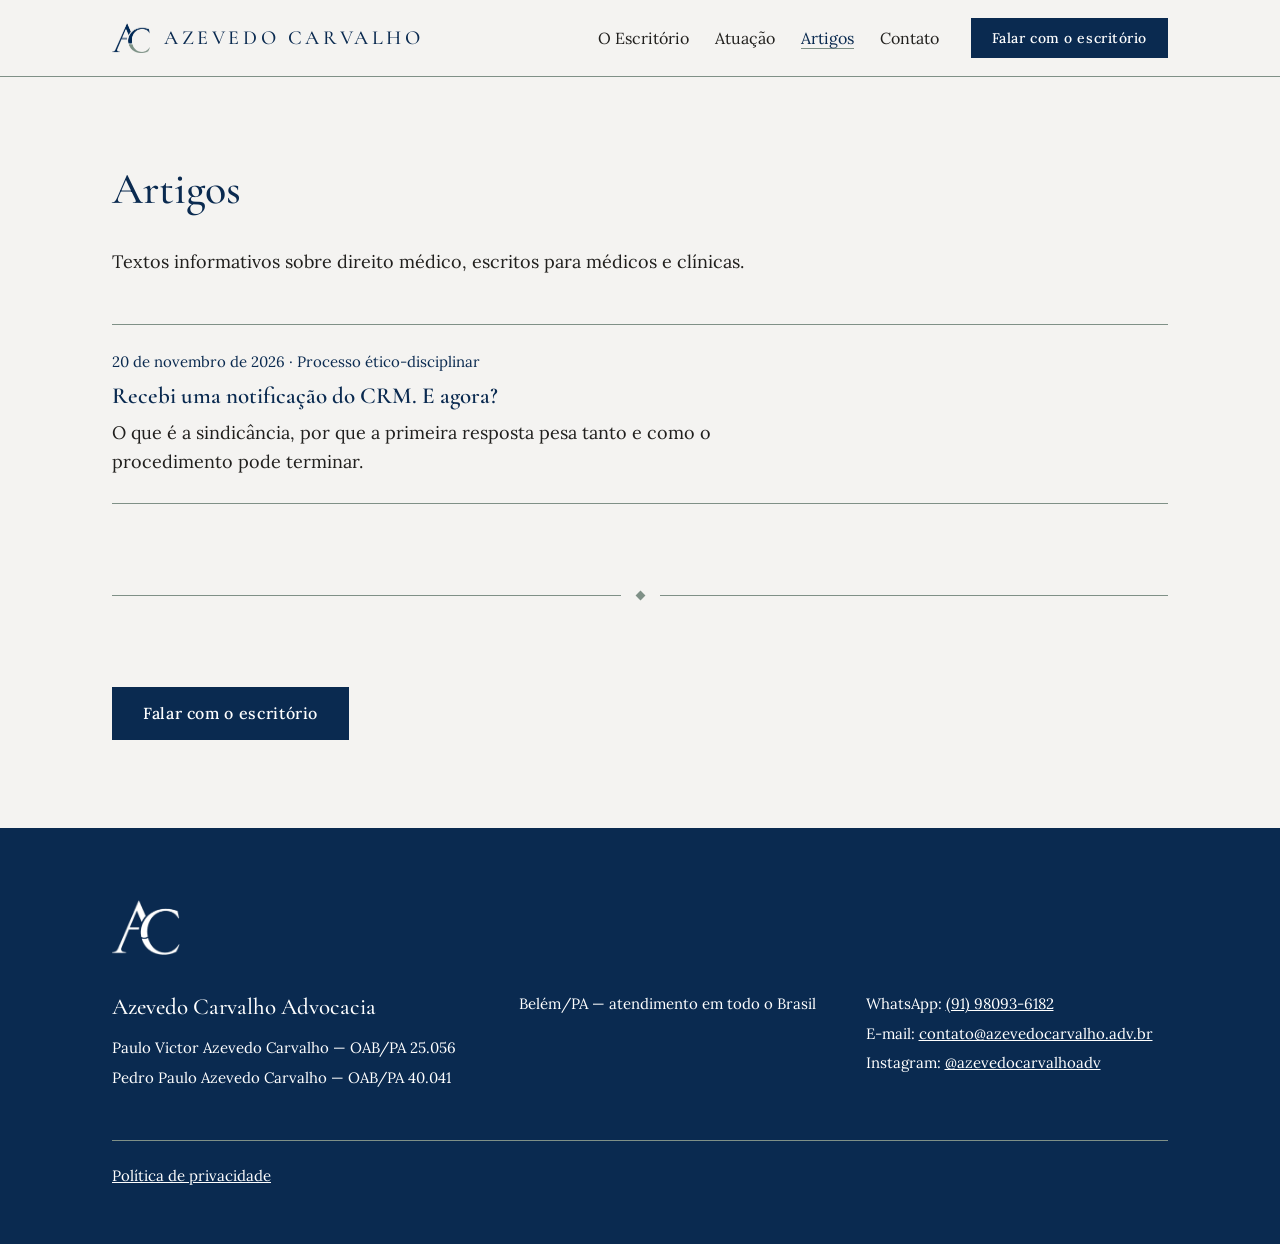
==== artigos/index.html @ 1e5f9be4 "Aba "Conteúdo" passa a "Artigos" e publica o primeiro artigo - Menu de todas as páginas: "Conteúdo" " ====
<!doctype html>
<html lang="pt-BR">
<head>
<meta charset="utf-8">
<meta name="viewport" content="width=device-width, initial-scale=1">
<title>Artigos — Azevedo Carvalho Advocacia</title>
<meta name="description" content="Textos informativos sobre direito médico, escritos para médicos e clínicas.">
<link rel="canonical" href="https://azevedocarvalho.adv.br/artigos/">
<link rel="icon" href="../favicon-32.png" sizes="32x32" type="image/png">
<link rel="icon" href="../favicon-192.png" sizes="192x192" type="image/png">
<link rel="apple-touch-icon" href="../apple-touch-icon.png">
<link rel="preconnect" href="https://fonts.googleapis.com">
<link rel="preconnect" href="https://fonts.gstatic.com" crossorigin>
<link href="https://fonts.googleapis.com/css2?family=Cormorant+Garamond:wght@400;500;600&amp;family=Lora:wght@400;500&amp;display=swap" rel="stylesheet">
<link rel="stylesheet" href="../css/estilo.css">
</head>
<body>

<a class="pular" href="#principal">Ir para o conteúdo</a>

<header class="cabecalho">
  <div class="cabecalho__area">
    <a class="marca" href="../">
      <img src="../imagens/monograma-600.png" alt="Monograma Azevedo Carvalho" width="38">
      <span class="marca__nome">Azevedo Carvalho</span>
    </a>

    <nav class="nav" aria-label="Navegação principal">
      <ul class="nav__lista">
        <li><a href="../o-escritorio/">O Escritório</a></li>
        <li class="submenu">
          <button class="submenu__gatilho" type="button">Atuação</button>
          <ul class="submenu__painel">
            <li><a href="../atuacao/processo-etico-disciplinar/">Processo ético-disciplinar</a></li>
            <li><a href="../atuacao/responsabilidade-civil-medica/">Responsabilidade civil médica</a></li>
            <li><a href="../atuacao/assessoria-para-clinicas/">Assessoria para clínicas</a></li>
            <li><a href="../atuacao/auditoria-de-prontuario/">Auditoria de prontuário</a></li>
            <li><a href="../atuacao/termo-de-consentimento/">Termo de consentimento</a></li>
            <li><a href="../atuacao/publicidade-medica/">Publicidade médica</a></li>
            <li><a href="../atuacao/contratos/">Contratos</a></li>
          </ul>
        </li>
        <li><a href="./" aria-current="page">Artigos</a></li>
        <li><a href="../contato/">Contato</a></li>
      </ul>
    </nav>

    <a class="botao" href="https://wa.me/5591980936182?text=Ol%C3%A1.%20Vim%20pelo%20site%20e%20gostaria%20de%20falar%20com%20um%20advogado.">Falar com o escritório</a>

    <button class="abrir-menu" type="button" aria-expanded="false" aria-controls="painel">Menu</button>
  </div>
</header>

<div class="veu" data-aberto="nao"></div>

<div class="painel" id="painel" data-aberto="nao" aria-hidden="true">
  <div class="painel__topo">
    <button class="fechar-menu" type="button">Fechar</button>
  </div>
  <nav aria-label="Navegação do painel">
    <ul class="painel__lista">
      <li><a href="../o-escritorio/">O Escritório</a></li>
      <li>
        <span class="painel__titulo">Atuação</span>
        <ul class="painel__sub">
          <li><a href="../atuacao/processo-etico-disciplinar/">Processo ético-disciplinar</a></li>
          <li><a href="../atuacao/responsabilidade-civil-medica/">Responsabilidade civil médica</a></li>
          <li><a href="../atuacao/assessoria-para-clinicas/">Assessoria para clínicas</a></li>
          <li><a href="../atuacao/auditoria-de-prontuario/">Auditoria de prontuário</a></li>
          <li><a href="../atuacao/termo-de-consentimento/">Termo de consentimento</a></li>
          <li><a href="../atuacao/publicidade-medica/">Publicidade médica</a></li>
          <li><a href="../atuacao/contratos/">Contratos</a></li>
        </ul>
      </li>
      <li><a href="./" aria-current="page">Artigos</a></li>
      <li><a href="../contato/">Contato</a></li>
    </ul>
  </nav>
  <a class="botao" href="https://wa.me/5591980936182?text=Ol%C3%A1.%20Vim%20pelo%20site%20e%20gostaria%20de%20falar%20com%20um%20advogado.">Falar com o escritório</a>
</div>

<main id="principal">

  <section class="secao">
    <div class="area">
      <div class="prosa">
        <h1>Artigos</h1>
        <p style="margin-top:32px">Textos informativos sobre direito médico, escritos para médicos e clínicas.</p>
      </div>

      <ul class="areas" style="margin-top:48px">
        <li>
          <a href="recebi-uma-notificacao-do-crm/">
            <p class="legenda" style="margin-bottom:8px"><time datetime="2026-11-20">20 de novembro de 2026</time> · Processo ético-disciplinar</p>
            <h3>Recebi uma notificação do CRM. E agora?</h3>
            <p>O que é a sindicância, por que a primeira resposta pesa tanto e como o procedimento pode terminar.</p>
          </a>
        </li>
      </ul>
    </div>
  </section>

  <div class="area"><div class="divisor" role="separator"><span></span></div></div>

  <section class="secao">
    <div class="area">
      <a class="botao" href="https://wa.me/5591980936182?text=Ol%C3%A1.%20Vim%20pelo%20site%20e%20gostaria%20de%20falar%20com%20um%20advogado.">Falar com o escritório</a>
    </div>
  </section>

</main>

<footer class="rodape">
  <div class="area">
    <img class="rodape__marca" src="../imagens/monograma-branco-600.png" alt="" aria-hidden="true" width="68" loading="lazy">
    <div class="rodape__grade">
      <div>
        <p class="rodape__nome">Azevedo Carvalho Advocacia</p>
        <ul>
          <li>Paulo Victor Azevedo Carvalho — OAB/PA 25.056</li>
          <li>Pedro Paulo Azevedo Carvalho — OAB/PA 40.041</li>
        </ul>
      </div>
      <div>
        <p>Belém/PA — atendimento em todo o Brasil</p>
      </div>
      <div>
        <ul>
          <li>WhatsApp: <a href="https://wa.me/5591980936182?text=Ol%C3%A1.%20Vim%20pelo%20site%20e%20gostaria%20de%20falar%20com%20um%20advogado.">(91) 98093-6182</a></li>
          <li>E-mail: <a href="mailto:contato@azevedocarvalho.adv.br">contato@azevedocarvalho.adv.br</a></li>
          <li>Instagram: <a href="https://www.instagram.com/azevedocarvalhoadv">@azevedocarvalhoadv</a></li>
        </ul>
      </div>
    </div>
    <div class="rodape__base">
      <a href="../politica-de-privacidade/">Política de privacidade</a>
    </div>
  </div>
</footer>

<a class="zap-fixo" href="https://wa.me/5591980936182?text=Ol%C3%A1.%20Vim%20pelo%20site%20e%20gostaria%20de%20falar%20com%20um%20advogado." aria-label="Falar com o escritório" title="Falar com o escritório">
  <svg viewBox="0 0 448 512" aria-hidden="true" focusable="false"><path d="M380.9 97.1C339 55.1 283.2 32 223.9 32c-122.4 0-222 99.6-222 222 0 39.1 10.2 77.3 29.6 110.9L0 480l117.7-30.9c32.4 17.7 68.9 27 106.1 27h.1c122.3 0 224.1-99.6 224.1-222 0-59.3-25.2-115-67.1-157zm-157 341.6c-33.2 0-65.7-8.9-94-25.7l-6.7-4-69.8 18.3L72 359.2l-4.4-7c-18.5-29.4-28.2-63.3-28.2-98.2 0-101.7 82.8-184.5 184.6-184.5 49.3 0 95.6 19.2 130.4 54.1 34.8 34.9 56.2 81.2 56.1 130.5 0 101.8-84.9 184.6-186.6 184.6zm101.2-138.2c-5.5-2.8-32.8-16.2-37.9-18-5.1-1.9-8.8-2.8-12.5 2.8-3.7 5.6-14.3 18-17.6 21.8-3.2 3.7-6.5 4.2-12 1.4-32.6-16.3-54-29.1-75.5-66-5.7-9.8 5.7-9.1 16.3-30.3 1.8-3.7.9-6.9-.5-9.7-1.4-2.8-12.5-30.1-17.1-41.2-4.5-10.8-9.1-9.3-12.5-9.5-3.2-.2-6.9-.2-10.6-.2-3.7 0-9.7 1.4-14.8 6.9-5.1 5.6-19.4 19-19.4 46.3 0 27.3 19.9 53.7 22.6 57.4 2.8 3.7 39.1 59.7 94.8 83.8 35.2 15.2 49 16.5 66.6 13.9 10.7-1.6 32.8-13.4 37.4-26.4 4.6-13 4.6-24.1 3.2-26.4-1.3-2.5-5-3.9-10.5-6.6z"/></svg>
</a>

<script type="application/ld+json">
{
  "@context": "https://schema.org",
  "@type": "LegalService",
  "name": "Azevedo Carvalho Advocacia",
  "url": "https://azevedocarvalho.adv.br/artigos/",
  "image": "https://azevedocarvalho.adv.br/imagens/logotipo-vertical-1200.png",
  "telephone": "+55-91-98093-6182",
  "email": "contato@azevedocarvalho.adv.br",
  "address": {
    "@type": "PostalAddress",
    "addressLocality": "Belém",
    "addressRegion": "PA",
    "addressCountry": "BR"
  },
  "areaServed": { "@type": "Country", "name": "Brasil" },
  "sameAs": ["https://www.instagram.com/azevedocarvalhoadv"]
}
</script>

<script src="../js/menu.js"></script>

</body>
</html>
---- css/estilo.css ----
/* Azevedo Carvalho Advocacia — folha de estilo única
   Tokens e escala conforme a seção 2 do documento de construção. */

/* ---------------------------------------------------------------- tokens */

:root {
  --azul:    #0A2A50;
  --salvia:  #7F9087;
  --papel:   #F4F3F1;
  --ardosia: #6C7D82;  /* declarado, não aplicado — ver nota abaixo */
  --tinta:   #201F1D;
  --branco:  #FFFFFF;

  /* Ardósia sobre papel mede 3,87:1. A seção 2.1 admite a cor só a partir
     de 18px, mas a escala da 2.2 fixa kicker em 13px e legenda em 15px, e
     o mínimo de 4.5:1 só cede a 3:1 a partir de 24px. Kickers, legendas e
     inscrições da OAB usam --azul (13:1), que resolve o contraste sem sair
     da paleta. A hierarquia passa a vir do corpo, do tamanho e do
     espacejamento, não da cor. */

  --serif: "Cormorant Garamond", Georgia, "Times New Roman", serif;
  --sans:  "Lora", Georgia, "Times New Roman", serif;

  --linha: 680px;   /* largura máxima de texto corrido, ~68 caracteres */
  --area:  1120px;  /* largura máxima do contêiner */
  --topo:  76px;    /* altura do cabeçalho fixo */
}

/* ------------------------------------------------------------------ base */

*, *::before, *::after { box-sizing: border-box; }

html { -webkit-text-size-adjust: 100%; }

body {
  margin: 0;
  padding-top: var(--topo);
  background: var(--papel);
  color: var(--tinta);
  font-family: var(--sans);
  font-weight: 400;
  font-size: 18px;
  line-height: 1.65;
}

img { max-width: 100%; height: auto; border: 0; }

a { color: var(--azul); }

:focus-visible {
  outline: 2px solid var(--azul);
  outline-offset: 3px;
}

.escuro :focus-visible,
.rodape :focus-visible {
  outline-color: var(--branco);
}

/* Salto para o conteúdo, visível apenas ao receber foco de teclado. */
.pular {
  position: absolute;
  left: -9999px;
  top: 0;
  background: var(--azul);
  color: var(--branco);
  padding: 12px 20px;
  z-index: 200;
}
.pular:focus { left: 0; }

/* ---------------------------------------------------------- tipografia */

h1, h2, h3 {
  font-family: var(--serif);
  color: var(--azul);
  margin: 0;
  font-weight: 500;
}

.display {
  font-size: 52px;
  line-height: 1.10;
  font-weight: 500;
}

h1 { font-size: 44px; line-height: 1.15; }
h2 { font-size: 32px; line-height: 1.20; }
h3 { font-size: 23px; line-height: 1.30; font-weight: 600; }

p { margin: 0 0 1.1em; max-width: var(--linha); }

.kicker {
  font-family: var(--sans);
  font-weight: 500;
  font-size: 13px;
  line-height: 1.40;
  letter-spacing: 0.22em;
  text-transform: uppercase;
  color: var(--azul);
  margin: 0 0 20px;
}

.legenda {
  font-size: 15px;
  line-height: 1.50;
  color: var(--azul);
}

.escuro .kicker,
.escuro .legenda { color: var(--branco); }

/* --------------------------------------------------- estrutura de página */

.area {
  max-width: var(--area);
  margin: 0 auto;
  padding: 0 32px;
}

.secao { padding: 88px 0; }

.prosa { max-width: var(--linha); }
.prosa h2 { margin: 56px 0 20px; }
.prosa h3 { margin: 40px 0 12px; }
.prosa h2:first-child,
.prosa h3:first-child { margin-top: 0; }

/* ----------------------------------------- elementos gráficos: 2 apenas */

/* Filete — linha de 1px em sálvia. */
.filete {
  height: 1px;
  border: 0;
  margin: 0;
  background: var(--salvia);
}

/* Filete com losango ao centro — divisor de seção. */
.divisor {
  display: flex;
  align-items: center;
  gap: 16px;
  margin: 0;
  border: 0;
  padding: 0;
}
.divisor::before,
.divisor::after {
  content: "";
  flex: 1;
  height: 1px;
  background: var(--salvia);
}
.divisor span {
  width: 7px;
  height: 7px;
  background: var(--salvia);
  transform: rotate(45deg);
}

/* ---------------------------------------------------------------- botão */

.botao {
  display: inline-block;
  font-family: var(--sans);
  font-weight: 500;
  font-size: 16px;
  line-height: 1.2;
  letter-spacing: 0.04em;
  text-decoration: none;
  padding: 16px 30px;
  background: var(--azul);
  color: var(--branco);
  border: 1px solid var(--azul);
}

.botao:hover,
.botao:focus-visible {
  background: var(--papel);
  color: var(--azul);
}

/* Variante para uso sobre fundo azul. */
.botao--claro {
  background: transparent;
  color: var(--branco);
  border-color: var(--branco);
}
.botao--claro:hover,
.botao--claro:focus-visible {
  background: var(--branco);
  color: var(--azul);
}

/* -------------------------------------------------------------- cabeçalho */

.cabecalho {
  position: fixed;
  top: 0;
  left: 0;
  right: 0;
  z-index: 100;
  background: var(--papel);
  border-bottom: 1px solid var(--salvia);
}

.cabecalho__area {
  max-width: var(--area);
  margin: 0 auto;
  padding: 0 32px;
  height: var(--topo);
  display: flex;
  align-items: center;
  gap: 32px;
}

.marca {
  display: flex;
  align-items: center;
  gap: 14px;
  text-decoration: none;
  flex-shrink: 0;
}

.marca img { width: 38px; }

.marca__nome {
  font-family: var(--serif);
  font-weight: 500;
  font-size: 20px;
  line-height: 1;
  letter-spacing: 0.18em;
  text-transform: uppercase;
  color: var(--azul);
}

/* ------------------------------------------------------------ navegação */

.nav { margin-left: auto; }

.nav__lista {
  list-style: none;
  display: flex;
  align-items: center;
  gap: 26px;
  margin: 0;
  padding: 0;
}

.nav__lista a {
  font-size: 16px;
  text-decoration: none;
  color: var(--tinta);
  white-space: nowrap;
}

.nav__lista a:hover,
.nav__lista a[aria-current="page"] { color: var(--azul); }

.nav__lista a[aria-current="page"] {
  border-bottom: 1px solid var(--salvia);
}

/* Submenu de Atuação: abre no ponteiro e no foco de teclado. */
.submenu { position: relative; }

.submenu__gatilho {
  font-family: var(--sans);
  font-size: 16px;
  color: var(--tinta);
  background: none;
  border: 0;
  padding: 0;
  cursor: pointer;
}
.submenu__gatilho:hover { color: var(--azul); }

.submenu__painel {
  display: none;
  position: absolute;
  top: calc(100% + 18px);
  left: -20px;
  min-width: 320px;
  list-style: none;
  margin: 0;
  padding: 10px 0;
  background: var(--papel);
  border: 1px solid var(--salvia);
}

.submenu:hover .submenu__painel,
.submenu:focus-within .submenu__painel { display: block; }

.submenu__painel a {
  display: block;
  padding: 9px 24px;
  font-size: 16px;
}

.submenu__painel a:hover { background: var(--branco); }

/* Botão do topo, no cabeçalho. */
.cabecalho .botao {
  font-size: 14px;
  padding: 11px 20px;
  white-space: nowrap;
  flex-shrink: 0;
}

/* Abre o painel lateral no mobile. */
.abrir-menu {
  display: none;
  margin-left: auto;
  font-family: var(--sans);
  font-size: 15px;
  color: var(--azul);
  background: none;
  border: 1px solid var(--salvia);
  padding: 9px 16px;
  cursor: pointer;
}

/* ------------------------------------------------------- painel lateral */

.painel {
  position: fixed;
  top: 0;
  right: 0;
  bottom: 0;
  width: min(86vw, 380px);
  z-index: 150;
  background: var(--papel);
  border-left: 1px solid var(--salvia);
  padding: 26px 30px 40px;
  overflow-y: auto;
  transform: translateX(100%);
  transition: transform 0.25s ease;
}

.painel[data-aberto="sim"] { transform: translateX(0); }

.painel__topo {
  display: flex;
  justify-content: flex-end;
  margin-bottom: 20px;
}

.fechar-menu {
  font-family: var(--sans);
  font-size: 15px;
  color: var(--azul);
  background: none;
  border: 1px solid var(--salvia);
  padding: 9px 16px;
  cursor: pointer;
}

.painel__lista {
  list-style: none;
  margin: 0 0 30px;
  padding: 0;
}

.painel__lista > li { border-bottom: 1px solid var(--salvia); }

.painel__lista a {
  display: block;
  padding: 15px 0;
  font-size: 17px;
  text-decoration: none;
}

.painel__titulo {
  display: block;
  padding: 15px 0 6px;
  font-size: 13px;
  line-height: 1.40;
  letter-spacing: 0.22em;
  text-transform: uppercase;
  color: var(--azul);
}

.painel__sub {
  list-style: none;
  margin: 0 0 10px;
  padding: 0 0 0 16px;
}

.painel__sub a { padding: 10px 0; font-size: 16px; }

.veu {
  display: none;
  position: fixed;
  inset: 0;
  z-index: 140;
  background: rgba(32, 31, 29, 0.45);
}

.veu[data-aberto="sim"] { display: block; }

/* ----------------------------------------------------------------- hero */

.hero {
  overflow: hidden;
  padding: 104px 0 96px;
}

/* Duas colunas: o monograma nunca invade a coluna de texto. */
.hero__grade {
  display: grid;
  grid-template-columns: minmax(0, 1fr) minmax(190px, 380px);
  gap: 48px;
  align-items: center;
}

.hero__marca {
  width: 100%;
  margin-right: -90px;
  opacity: 0.07;
  pointer-events: none;
  user-select: none;
}

.hero__texto { max-width: 780px; }

.hero .display { margin: 0 0 28px; }

/* :not(.kicker) para não sobrescrever o tamanho do kicker por especificidade. */
.hero p:not(.kicker) { font-size: 19px; margin-bottom: 36px; }

/* ------------------------------------------------------ áreas de atuação */

.areas { list-style: none; margin: 0; padding: 0; }

.areas li { border-top: 1px solid var(--salvia); }
.areas li:last-child { border-bottom: 1px solid var(--salvia); }

.areas a {
  display: block;
  padding: 26px 0;
  text-decoration: none;
  color: var(--tinta);
}

.areas h3 { margin: 0 0 6px; }
.areas p { margin: 0; max-width: 720px; }

.areas a:hover h3,
.areas a:focus-visible h3 { color: var(--tinta); }
.areas a:hover h3 { text-decoration: underline; }

/* ------------------------------------------------------- bloco escuro */

.escuro {
  background: var(--azul);
  color: var(--branco);
  padding: 104px 0;
}

.escuro h2 { color: var(--branco); max-width: 860px; }
.escuro p { margin-top: 26px; }
.escuro .botao { margin-top: 14px; }

/* ------------------------------------------------------------ advogados */

.advogados {
  display: grid;
  grid-template-columns: 1fr 1fr;
  gap: 48px;
  max-width: 740px;
  margin-top: 36px;
}

/* Retrato em 3x4. O arquivo original não é alterado: o enquadramento
   é feito na exibição, ancorado no alto para preservar a cabeça. */
.advogado img {
  display: block;
  width: 100%;
  max-width: 270px;
  aspect-ratio: 3 / 4;
  object-fit: cover;
  object-position: center 15%;
}

.advogado h3 { margin: 22px 0 2px; }

.advogado .oab {
  font-size: 15px;
  line-height: 1.50;
  color: var(--azul);
  margin: 0 0 10px;
}

.advogado p { margin: 0; }

/* ----------------------------------------------------------- contato */

.canais {
  list-style: none;
  margin: 28px 0 0;
  padding: 0;
  font-size: 17px;
}

.canais li { margin-bottom: 8px; }

/* ------------------------------------------------------------- rodapé */

.rodape {
  background: var(--azul);
  color: var(--branco);
  padding: 72px 0 56px;
  font-size: 15px;
  line-height: 1.50;
}

.rodape a { color: var(--branco); }

.rodape__marca { width: 68px; margin-bottom: 32px; }

.rodape__grade {
  display: grid;
  grid-template-columns: 1.2fr 1fr 1fr;
  gap: 44px;
}

.rodape__nome {
  font-family: var(--serif);
  font-weight: 500;
  font-size: 23px;
  line-height: 1.30;
  color: var(--branco);
  margin: 0 0 14px;
}

.rodape ul {
  list-style: none;
  margin: 0;
  padding: 0;
}

.rodape li { margin-bottom: 7px; }

.rodape__base {
  margin-top: 44px;
  padding-top: 24px;
  border-top: 1px solid var(--salvia);
}

/* --------------------------------------------- botão fixo, só no mobile */

/* Verde e raio do WhatsApp: cor de marca do aplicativo, fora da paleta
   da seção 2.1, por ser elemento de reconhecimento do canal. */
.zap-fixo { display: none; }

.zap-fixo svg {
  width: 30px;
  height: 30px;
  fill: var(--branco);
}

/* --------------------------------------------------------- ponto de quebra */

@media (max-width: 860px) {
  :root { --topo: 64px; }

  body { font-size: 17px; }

  .display { font-size: 34px; }
  h1 { font-size: 30px; }
  h2 { font-size: 25px; }
  h3 { font-size: 20px; }

  .kicker { font-size: 12px; }
  .legenda, .rodape { font-size: 14px; }

  .area, .cabecalho__area { padding: 0 22px; }

  .secao { padding: 60px 0; }

  .marca img { width: 32px; }
  .marca__nome { font-size: 16px; letter-spacing: 0.16em; }

  .nav, .cabecalho .botao { display: none; }
  .abrir-menu { display: block; }

  .hero { padding: 64px 0 60px; }
  .hero__grade { display: block; }
  .hero__marca { display: none; }
  .hero p:not(.kicker) { font-size: 17px; }

  .escuro { padding: 64px 0; }

  /* Retratos permanecem lado a lado também no celular. */
  .advogados { gap: 18px; margin-top: 28px; }

  .rodape { padding: 56px 0 96px; }
  .rodape__grade { grid-template-columns: 1fr; gap: 30px; }

  /* Botão de WhatsApp fixo no canto inferior direito. */
  .zap-fixo {
    display: flex;
    align-items: center;
    justify-content: center;
    position: fixed;
    right: 18px;
    bottom: 18px;
    z-index: 120;
    width: 56px;
    height: 56px;
    padding: 0;
    border: 0;
    border-radius: 50%;
    background: #25D366;
  }
}

/* Em telas muito estreitas duas colunas espremem demais a qualificação:
   abaixo de 480px os retratos empilham. */
@media (max-width: 480px) {
  .advogados {
    grid-template-columns: 1fr;
    gap: 40px;
    max-width: 300px;
  }
}

/* ------------------------------------------------------- menos movimento */

@media (prefers-reduced-motion: reduce) {
  .painel { transition: none; }
}
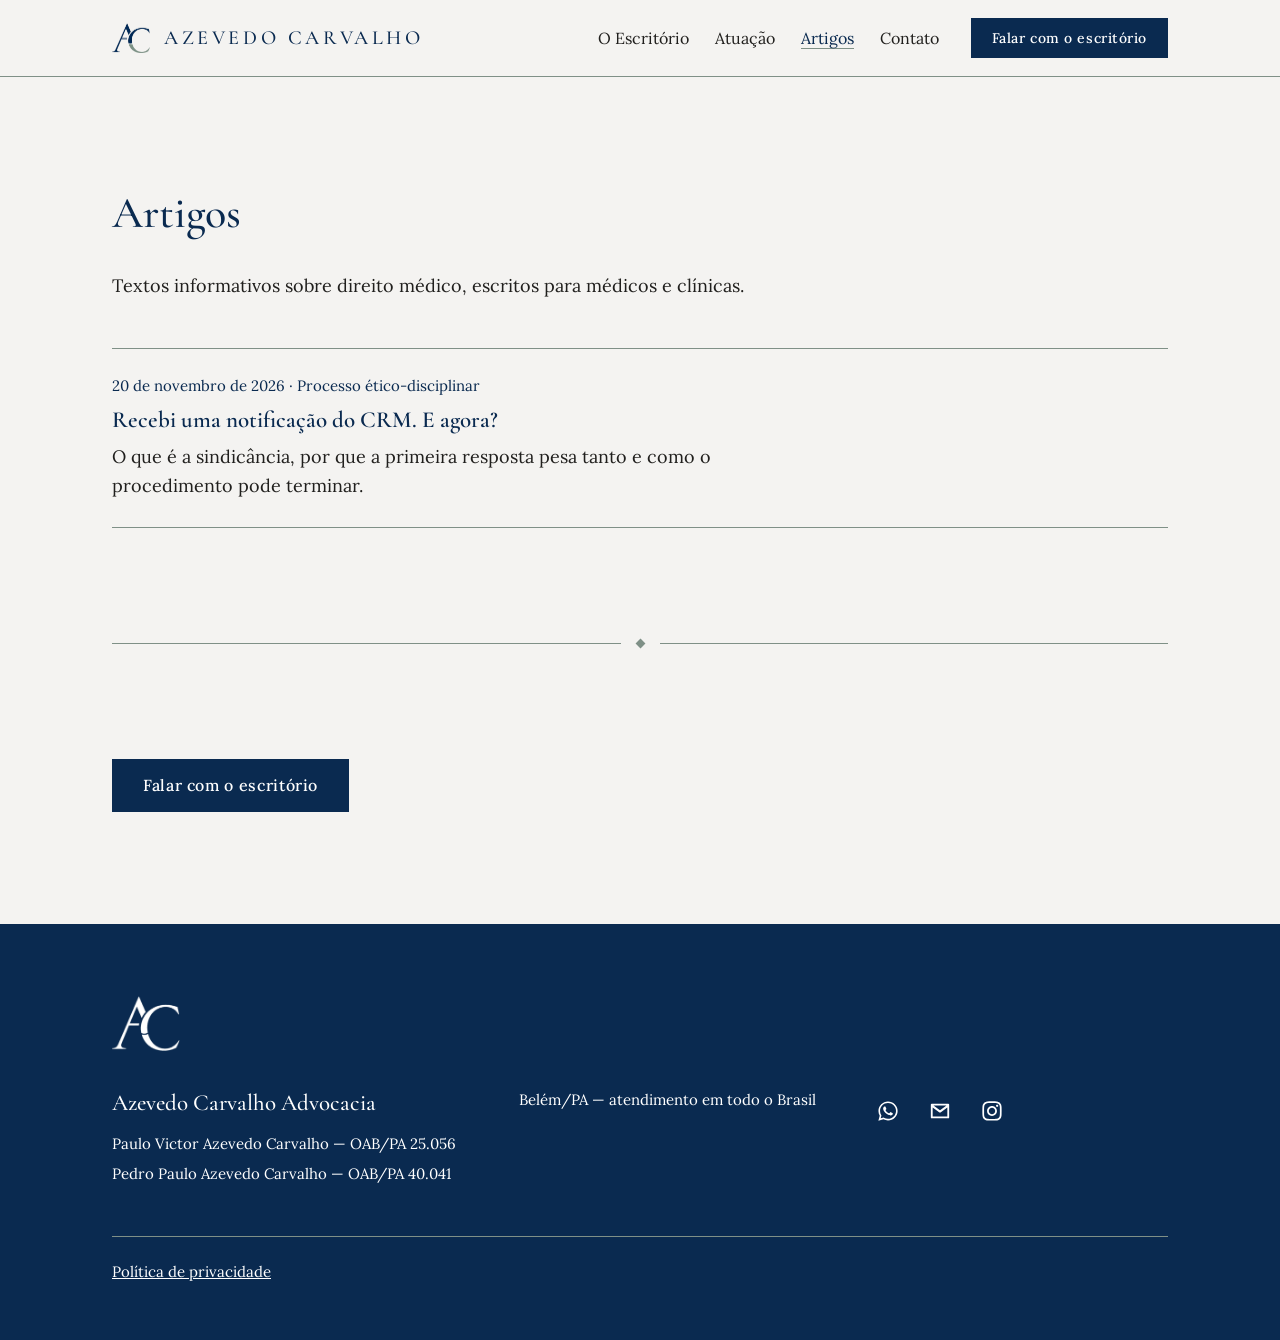
==== commit 917568da: "Tarefa 2: contato e rodape com botoes e icones Pagina de Contato: os tres links sublinhados viram tr" ====
--- a/artigos/index.html
+++ b/artigos/index.html
@@ -125,10 +125,10 @@
         <p>Belém/PA — atendimento em todo o Brasil</p>
       </div>
       <div>
-        <ul>
-          <li>WhatsApp: <a href="https://wa.me/5591980936182?text=Ol%C3%A1.%20Vim%20pelo%20site%20e%20gostaria%20de%20falar%20com%20um%20advogado.">(91) 98093-6182</a></li>
-          <li>E-mail: <a href="mailto:contato@azevedocarvalho.adv.br">contato@azevedocarvalho.adv.br</a></li>
-          <li>Instagram: <a href="https://www.instagram.com/azevedocarvalhoadv">@azevedocarvalhoadv</a></li>
+        <ul class="rodape__icones">
+          <li><a href="https://wa.me/5591980936182?text=Ol%C3%A1.%20Vim%20pelo%20site%20e%20gostaria%20de%20falar%20com%20um%20advogado." aria-label="WhatsApp: (91) 98093-6182"><svg viewBox="0 0 448 512" aria-hidden="true" focusable="false"><path d="M380.9 97.1C339 55.1 283.2 32 223.9 32c-122.4 0-222 99.6-222 222 0 39.1 10.2 77.3 29.6 110.9L0 480l117.7-30.9c32.4 17.7 68.9 27 106.1 27h.1c122.3 0 224.1-99.6 224.1-222 0-59.3-25.2-115-67.1-157zm-157 341.6c-33.2 0-65.7-8.9-94-25.7l-6.7-4-69.8 18.3L72 359.2l-4.4-7c-18.5-29.4-28.2-63.3-28.2-98.2 0-101.7 82.8-184.5 184.6-184.5 49.3 0 95.6 19.2 130.4 54.1 34.8 34.9 56.2 81.2 56.1 130.5 0 101.8-84.9 184.6-186.6 184.6zm101.2-138.2c-5.5-2.8-32.8-16.2-37.9-18-5.1-1.9-8.8-2.8-12.5 2.8-3.7 5.6-14.3 18-17.6 21.8-3.2 3.7-6.5 4.2-12 1.4-32.6-16.3-54-29.1-75.5-66-5.7-9.8 5.7-9.1 16.3-30.3 1.8-3.7.9-6.9-.5-9.7-1.4-2.8-12.5-30.1-17.1-41.2-4.5-10.8-9.1-9.3-12.5-9.5-3.2-.2-6.9-.2-10.6-.2-3.7 0-9.7 1.4-14.8 6.9-5.1 5.6-19.4 19-19.4 46.3 0 27.3 19.9 53.7 22.6 57.4 2.8 3.7 39.1 59.7 94.8 83.8 35.2 15.2 49 16.5 66.6 13.9 10.7-1.6 32.8-13.4 37.4-26.4 4.6-13 4.6-24.1 3.2-26.4-1.3-2.5-5-3.9-10.5-6.6z"/></svg></a></li>
+          <li><a href="mailto:contato@azevedocarvalho.adv.br" aria-label="E-mail: contato@azevedocarvalho.adv.br"><svg viewBox="0 0 24 24" aria-hidden="true" focusable="false"><path d="M3 4h18a1 1 0 0 1 1 1v14a1 1 0 0 1-1 1H3a1 1 0 0 1-1-1V5a1 1 0 0 1 1-1zm16.1 2H4.9L12 11.1 19.1 6zM20 8.2l-7.4 5.3a1 1 0 0 1-1.2 0L4 8.2V18h16V8.2z"/></svg></a></li>
+          <li><a href="https://www.instagram.com/azevedocarvalhoadv" aria-label="Instagram: @azevedocarvalhoadv"><svg viewBox="0 0 448 512" aria-hidden="true" focusable="false"><path d="M224.1 141c-63.6 0-114.9 51.3-114.9 114.9s51.3 114.9 114.9 114.9S339 319.5 339 255.9 287.7 141 224.1 141zm0 189.6c-41.1 0-74.7-33.5-74.7-74.7s33.5-74.7 74.7-74.7 74.7 33.5 74.7 74.7-33.6 74.7-74.7 74.7zm146.4-194.3c0 14.9-12 26.8-26.8 26.8-14.9 0-26.8-12-26.8-26.8s12-26.8 26.8-26.8 26.8 12 26.8 26.8zm76.1 27.2c-1.7-35.9-9.9-67.7-36.2-93.9-26.2-26.2-58-34.4-93.9-36.2-37-2.1-147.9-2.1-184.9 0-35.8 1.7-67.6 9.9-93.9 36.1s-34.4 58-36.2 93.9c-2.1 37-2.1 147.9 0 184.9 1.7 35.9 9.9 67.7 36.2 93.9s58 34.4 93.9 36.2c37 2.1 147.9 2.1 184.9 0 35.9-1.7 67.7-9.9 93.9-36.2 26.2-26.2 34.4-58 36.2-93.9 2.1-37 2.1-147.8 0-184.8zM398.8 388c-7.8 19.6-22.9 34.7-42.6 42.6-29.5 11.7-99.5 9-132.1 9s-102.7 2.6-132.1-9c-19.6-7.8-34.7-22.9-42.6-42.6-11.7-29.5-9-99.5-9-132.1s-2.6-102.7 9-132.1c7.8-19.6 22.9-34.7 42.6-42.6 29.5-11.7 99.5-9 132.1-9s102.7-2.6 132.1 9c19.6 7.8 34.7 22.9 42.6 42.6 11.7 29.5 9 99.5 9 132.1s2.7 102.7-9 132.1z"/></svg></a></li>
         </ul>
       </div>
     </div>
--- a/css/estilo.css
+++ b/css/estilo.css
@@ -21,7 +21,7 @@
   --serif: "Cormorant Garamond", Georgia, "Times New Roman", serif;
   --sans:  "Lora", Georgia, "Times New Roman", serif;
 
-  --linha: 680px;   /* largura máxima de texto corrido, ~68 caracteres */
+  --linha: 640px;   /* largura máxima de texto corrido, ~64 caracteres */
   --area:  1120px;  /* largura máxima do contêiner */
   --topo:  76px;    /* altura do cabeçalho fixo */
 }
@@ -79,7 +79,7 @@
 }
 
 .display {
-  font-size: 52px;
+  font-size: 64px;
   line-height: 1.10;
   font-weight: 500;
 }
@@ -118,7 +118,7 @@
   padding: 0 32px;
 }
 
-.secao { padding: 88px 0; }
+.secao { padding: 112px 0; }
 
 .prosa { max-width: var(--linha); }
 .prosa h2 { margin: 56px 0 20px; }
@@ -450,17 +450,58 @@
 .areas a:focus-visible h3 { color: var(--tinta); }
 .areas a:hover h3 { text-decoration: underline; }
 
+/* Variante em grade, usada na home. Sem caixa: a separação continua sendo
+   filete e espaço em branco, conforme a seção 2.3 do documento. As colunas
+   se ajustam sozinhas, sem precisar de novo ponto de quebra. */
+.areas--grade {
+  display: grid;
+  grid-template-columns: repeat(auto-fit, minmax(280px, 1fr));
+  column-gap: 48px;
+  margin-top: 44px;
+}
+
+.areas--grade li:last-child { border-bottom: 0; }
+.areas--grade a { padding: 24px 0 30px; }
+.areas--grade p { max-width: none; }
+
 /* ------------------------------------------------------- bloco escuro */
 
 .escuro {
   background: var(--azul);
   color: var(--branco);
-  padding: 104px 0;
+  padding: 112px 0;
 }
 
 .escuro h2 { color: var(--branco); max-width: 860px; }
 .escuro p { margin-top: 26px; }
 .escuro .botao { margin-top: 14px; }
+
+/* ------------------------------------------- faixa de artigos (sobre azul) */
+
+.artigos-lista {
+  list-style: none;
+  display: grid;
+  grid-template-columns: repeat(auto-fill, minmax(280px, 1fr));
+  column-gap: 48px;
+  margin: 44px 0 0;
+  padding: 0;
+}
+
+.artigos-lista li { border-top: 1px solid var(--salvia); }
+
+.artigos-lista a {
+  display: block;
+  padding: 24px 0 30px;
+  text-decoration: none;
+  color: var(--branco);
+}
+
+.artigos-lista h3 { color: var(--branco); margin: 0 0 8px; }
+.artigos-lista .legenda { margin: 0 0 10px; }
+.artigos-lista p { margin: 0; max-width: none; }
+.artigos-lista a:hover h3 { text-decoration: underline; }
+
+.escuro .escuro__rodape { margin-top: 40px; }
 
 /* ------------------------------------------------------------ advogados */
 
@@ -560,6 +601,93 @@
   fill: var(--branco);
 }
 
+/* ------------------------------------------------- canais: botões e ícones */
+
+/* Página de Contato: três botões de mesmo tamanho, ícone e nome.
+   Reflui sozinho conforme a largura, sem novo ponto de quebra. */
+.canais-botoes {
+  list-style: none;
+  display: grid;
+  grid-template-columns: repeat(auto-fit, minmax(170px, 1fr));
+  gap: 14px;
+  margin: 32px 0 0;
+  padding: 0;
+  max-width: var(--linha);
+}
+
+.botao--canal {
+  display: flex;
+  align-items: center;
+  justify-content: center;
+  gap: 10px;
+  padding: 15px 18px;
+}
+
+/* currentColor faz o ícone acompanhar a inversão de cor no hover e no foco. */
+.botao--canal svg {
+  width: 19px;
+  height: 19px;
+  fill: currentColor;
+  flex-shrink: 0;
+}
+
+/* Linha de apoio, para quem preferir copiar em vez de clicar. */
+.canais-copia {
+  margin: 20px 0 0;
+  font-size: 15px;
+  line-height: 1.50;
+  color: var(--azul);
+}
+
+/* Rodapé: versão compacta, só os três ícones. O nome do canal e o destino
+   vão no aria-label, já que não há texto visível. */
+.rodape__icones {
+  list-style: none;
+  display: flex;
+  gap: 8px;
+  margin: 0;
+  padding: 0;
+}
+
+.rodape__icones a {
+  display: inline-flex;
+  align-items: center;
+  justify-content: center;
+  width: 44px;
+  height: 44px;
+}
+
+.rodape__icones svg {
+  width: 22px;
+  height: 22px;
+  fill: var(--branco);
+  display: block;
+}
+
+.rodape__icones a:hover svg { fill: var(--salvia); }
+
+/* ------------------------------------------ marca d'água das faixas azuis */
+
+/* Monograma em branco sobre o azul, em opacidade baixa. Mesmo quando o
+   texto passa por cima, o contraste do branco sobre o fundo resultante
+   fica em torno de 11:1 — bem acima do mínimo. */
+.escuro { position: relative; overflow: hidden; }
+
+.escuro::after {
+  content: "";
+  position: absolute;
+  top: 50%;
+  right: -70px;
+  width: 340px;
+  height: 274px;
+  transform: translateY(-50%);
+  background: url("../imagens/monograma-branco-600.png") no-repeat center / contain;
+  opacity: 0.08;
+  pointer-events: none;
+}
+
+.escuro .area { position: relative; }
+
 /* --------------------------------------------------------- ponto de quebra */
 
 @media (max-width: 860px) {
@@ -567,7 +695,7 @@
 
   body { font-size: 17px; }
 
-  .display { font-size: 34px; }
+  .display { font-size: 40px; }
   h1 { font-size: 30px; }
   h2 { font-size: 25px; }
   h3 { font-size: 20px; }
@@ -577,7 +705,7 @@
 
   .area, .cabecalho__area { padding: 0 22px; }
 
-  .secao { padding: 60px 0; }
+  .secao { padding: 76px 0; }
 
   .marca img { width: 32px; }
   .marca__nome { font-size: 16px; letter-spacing: 0.16em; }
@@ -590,7 +718,10 @@
   .hero__marca { display: none; }
   .hero p:not(.kicker) { font-size: 17px; }
 
-  .escuro { padding: 64px 0; }
+  .escuro { padding: 76px 0; }
+
+  /* No celular a coluna é única: a marca d'água atrapalharia a leitura. */
+  .escuro::after { display: none; }
 
   /* Retratos permanecem lado a lado também no celular. */
   .advogados { gap: 18px; margin-top: 28px; }
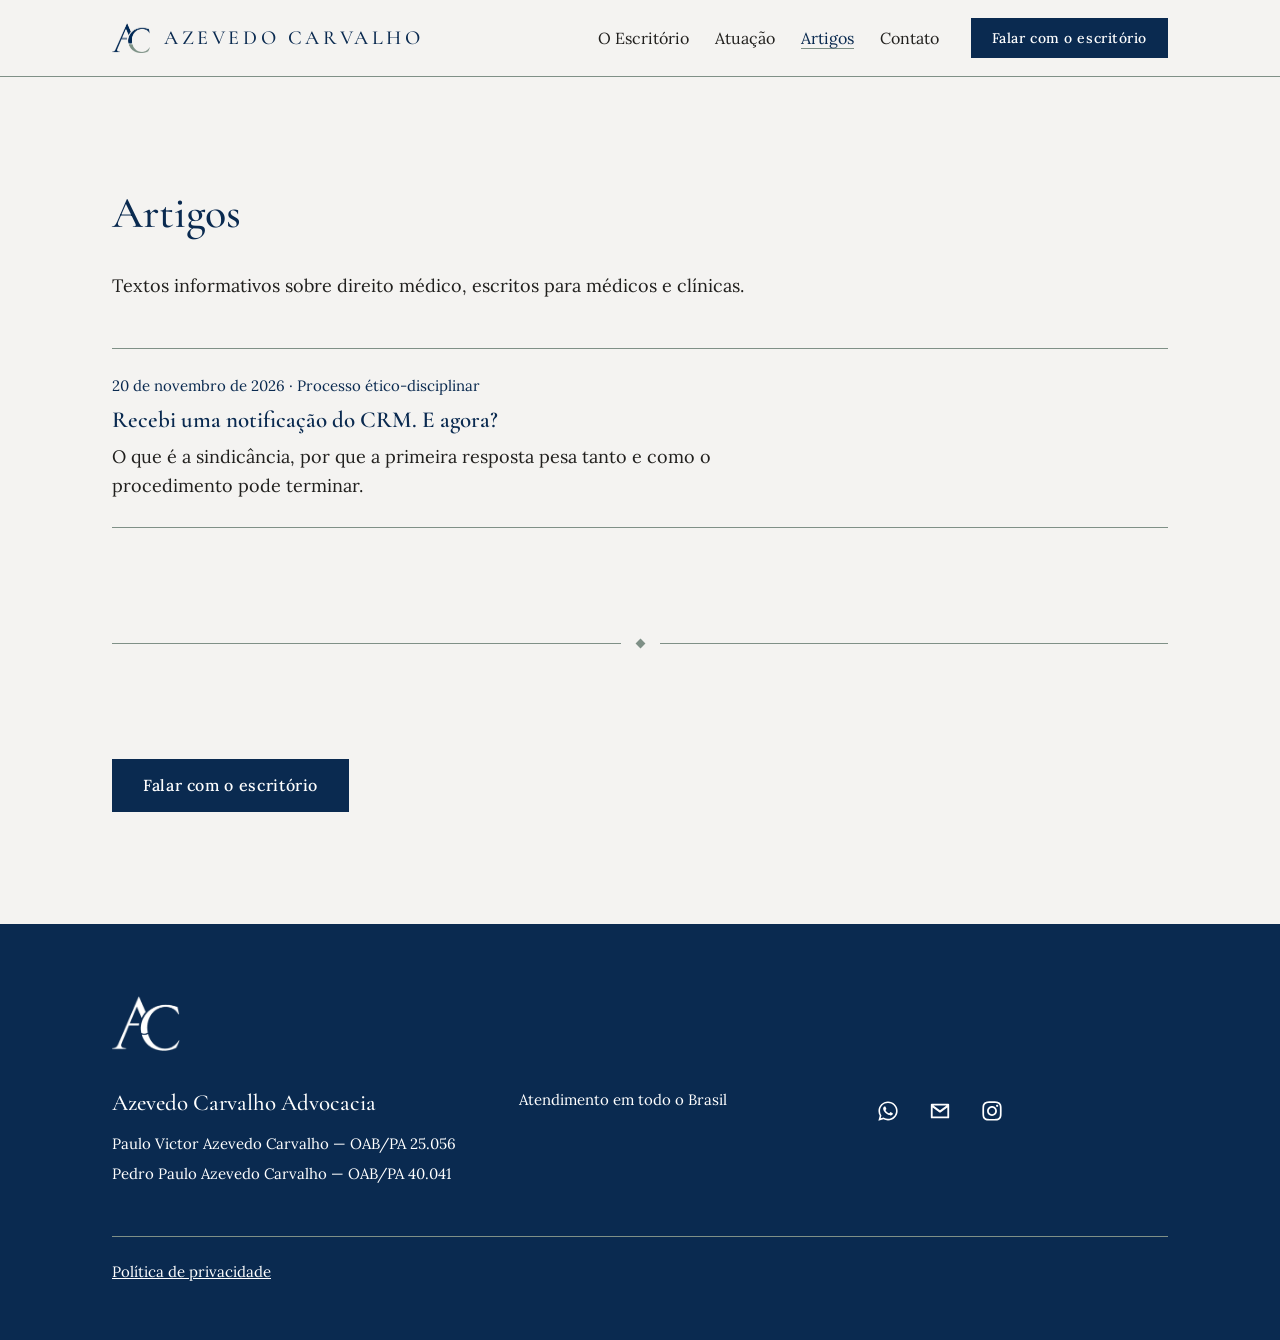
==== commit 31df09d8: "Ajusta rodapé, remove data e destaca título na faixa de artigos - Troca "Belém/PA — atendimento em t" ====
--- a/artigos/index.html
+++ b/artigos/index.html
@@ -12,7 +12,7 @@
 <link rel="preconnect" href="https://fonts.googleapis.com">
 <link rel="preconnect" href="https://fonts.gstatic.com" crossorigin>
 <link href="https://fonts.googleapis.com/css2?family=Cormorant+Garamond:wght@400;500;600&amp;family=Lora:wght@400;500&amp;display=swap" rel="stylesheet">
-<link rel="stylesheet" href="../css/estilo.css">
+<link rel="stylesheet" href="../css/estilo.css?v=20261123">
 </head>
 <body>
 
@@ -122,7 +122,7 @@
         </ul>
       </div>
       <div>
-        <p>Belém/PA — atendimento em todo o Brasil</p>
+        <p>Atendimento em todo o Brasil</p>
       </div>
       <div>
         <ul class="rodape__icones">
@@ -162,7 +162,7 @@
 }
 </script>
 
-<script src="../js/menu.js"></script>
+<script src="../js/menu.js?v=20261123"></script>
 
 </body>
 </html>
--- a/css/estilo.css
+++ b/css/estilo.css
@@ -277,7 +277,6 @@
 .submenu__gatilho:hover { color: var(--azul); }
 
 .submenu__painel {
-  display: none;
   position: absolute;
   top: calc(100% + 18px);
   left: -20px;
@@ -287,10 +286,32 @@
   padding: 10px 0;
   background: var(--papel);
   border: 1px solid var(--salvia);
+
+  /* Continua no DOM, apenas invisível, para que o fechamento possa ter
+     atraso. O display:none anterior fechava no mesmo instante. */
+  visibility: hidden;
+  opacity: 0;
+  transition: visibility 0s linear 250ms, opacity 0s linear 250ms;
+}
+
+/* Ponte invisível sobre o vão de 18px entre o botão e a lista. Por ser
+   descendente de .submenu, o ponteiro que atravessa por ela mantém o
+   :hover ativo — era esse vão que fechava o menu no meio do caminho. */
+.submenu__painel::before {
+  content: "";
+  position: absolute;
+  left: 0;
+  right: 0;
+  top: -18px;
+  height: 18px;
 }
 
 .submenu:hover .submenu__painel,
-.submenu:focus-within .submenu__painel { display: block; }
+.submenu:focus-within .submenu__painel {
+  visibility: visible;
+  opacity: 1;
+  transition-delay: 0s;
+}
 
 .submenu__painel a {
   display: block;
@@ -496,9 +517,8 @@
   color: var(--branco);
 }
 
-.artigos-lista h3 { color: var(--branco); margin: 0 0 8px; }
-.artigos-lista .legenda { margin: 0 0 10px; }
-.artigos-lista p { margin: 0; max-width: none; }
+.artigos-lista h3 { color: var(--branco); font-size: 29px; line-height: 1.2; margin: 0 0 12px; }
+.artigos-lista p { margin: 0; max-width: none; font-size: 16px; }
 .artigos-lista a:hover h3 { text-decoration: underline; }
 
 .escuro .escuro__rodape { margin-top: 40px; }
@@ -534,17 +554,6 @@
 }
 
 .advogado p { margin: 0; }
-
-/* ----------------------------------------------------------- contato */
-
-.canais {
-  list-style: none;
-  margin: 28px 0 0;
-  padding: 0;
-  font-size: 17px;
-}
-
-.canais li { margin-bottom: 8px; }
 
 /* ------------------------------------------------------------- rodapé */
 
@@ -699,6 +708,8 @@
   h1 { font-size: 30px; }
   h2 { font-size: 25px; }
   h3 { font-size: 20px; }
+  .artigos-lista h3 { font-size: 24px; }
+  .artigos-lista p { font-size: 15px; }
 
   .kicker { font-size: 12px; }
   .legenda, .rodape { font-size: 14px; }
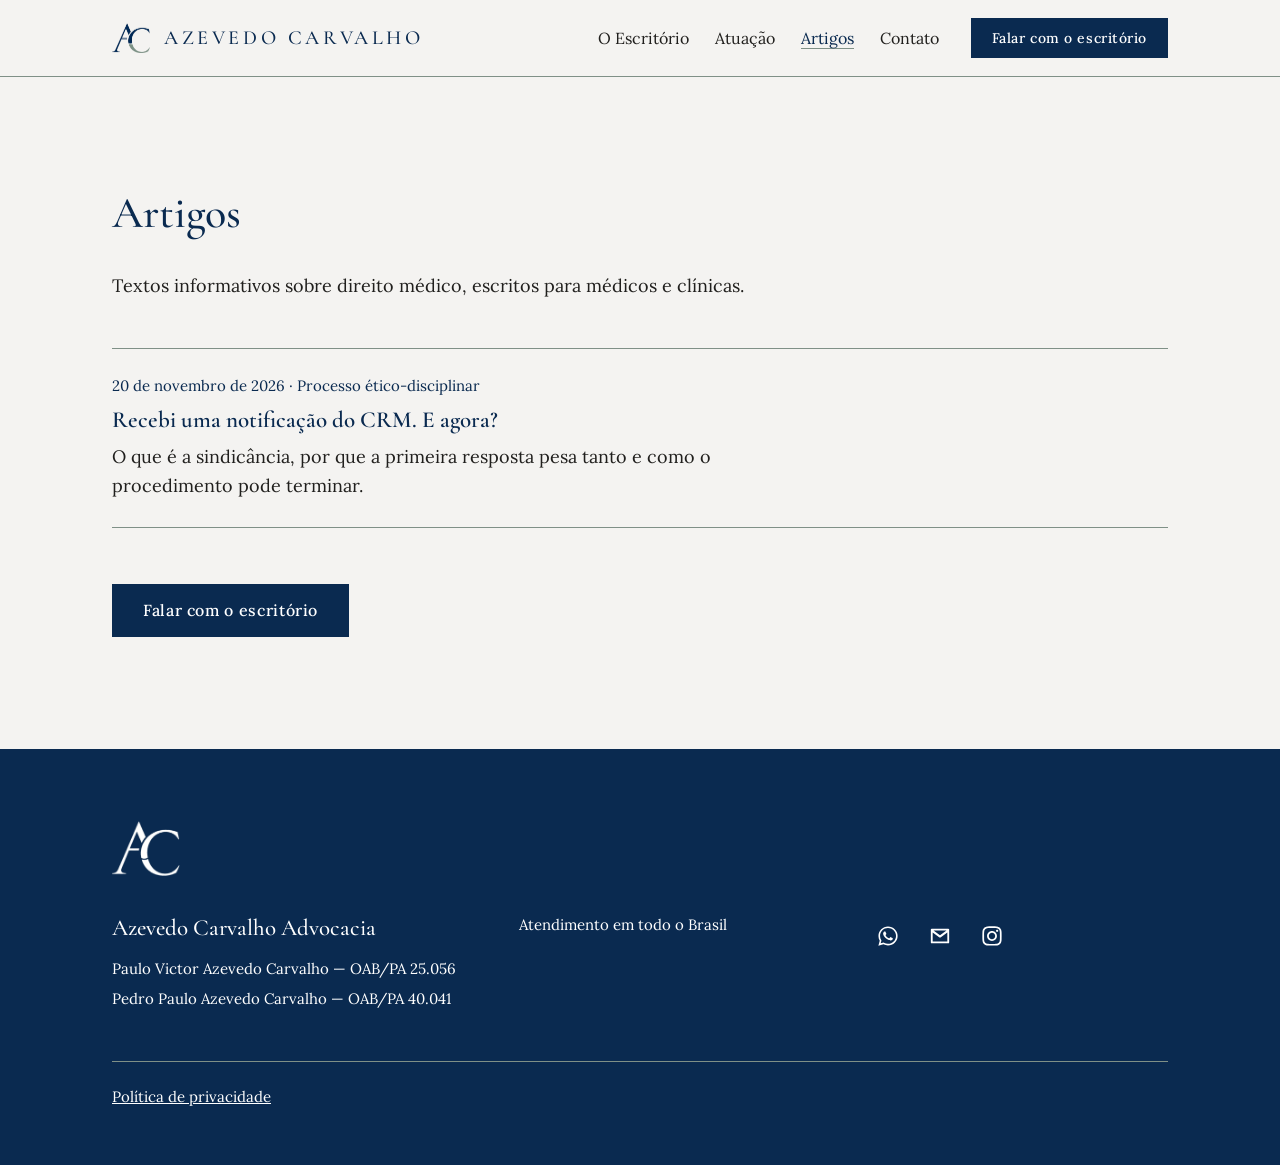
==== commit 5489ef42: "Etapa 3: páginas de defesa no CRM e de indenização, e ajustes de estilo - Defesa no CRM e responsabi" ====
--- a/artigos/index.html
+++ b/artigos/index.html
@@ -6,13 +6,24 @@
 <title>Artigos — Azevedo Carvalho Advocacia</title>
 <meta name="description" content="Textos informativos sobre direito médico, escritos para médicos e clínicas.">
 <link rel="canonical" href="https://azevedocarvalho.adv.br/artigos/">
+<meta property="og:type" content="website">
+<meta property="og:locale" content="pt_BR">
+<meta property="og:site_name" content="Azevedo Carvalho Advocacia">
+<meta property="og:title" content="Artigos">
+<meta property="og:description" content="Textos informativos sobre direito médico, escritos para médicos e clínicas.">
+<meta property="og:url" content="https://azevedocarvalho.adv.br/artigos/">
+<meta property="og:image" content="https://azevedocarvalho.adv.br/imagens/og-azevedo-carvalho.png">
+<meta property="og:image:width" content="1200">
+<meta property="og:image:height" content="630">
+<meta property="og:image:alt" content="Azevedo Carvalho Advocacia">
+<meta name="twitter:card" content="summary_large_image">
 <link rel="icon" href="../favicon-32.png" sizes="32x32" type="image/png">
 <link rel="icon" href="../favicon-192.png" sizes="192x192" type="image/png">
 <link rel="apple-touch-icon" href="../apple-touch-icon.png">
 <link rel="preconnect" href="https://fonts.googleapis.com">
 <link rel="preconnect" href="https://fonts.gstatic.com" crossorigin>
 <link href="https://fonts.googleapis.com/css2?family=Cormorant+Garamond:wght@400;500;600&amp;family=Lora:wght@400;500&amp;display=swap" rel="stylesheet">
-<link rel="stylesheet" href="../css/estilo.css?v=20261123">
+<link rel="stylesheet" href="../css/estilo.css?v=20261124">
 </head>
 <body>
 
@@ -45,7 +56,7 @@
       </ul>
     </nav>
 
-    <a class="botao" href="https://wa.me/5591980936182?text=Ol%C3%A1.%20Vim%20pelo%20site%20e%20gostaria%20de%20falar%20com%20um%20advogado.">Falar com o escritório</a>
+    <a class="botao" href="https://wa.me/5591980936182?text=Ol%C3%A1.%20Vim%20pelo%20site%2C%20pela%20p%C3%A1gina%20de%20artigos%2C%20e%20gostaria%20de%20falar%20com%20um%20advogado.">Falar com o escritório</a>
 
     <button class="abrir-menu" type="button" aria-expanded="false" aria-controls="painel">Menu</button>
   </div>
@@ -76,7 +87,7 @@
       <li><a href="../contato/">Contato</a></li>
     </ul>
   </nav>
-  <a class="botao" href="https://wa.me/5591980936182?text=Ol%C3%A1.%20Vim%20pelo%20site%20e%20gostaria%20de%20falar%20com%20um%20advogado.">Falar com o escritório</a>
+  <a class="botao" href="https://wa.me/5591980936182?text=Ol%C3%A1.%20Vim%20pelo%20site%2C%20pela%20p%C3%A1gina%20de%20artigos%2C%20e%20gostaria%20de%20falar%20com%20um%20advogado.">Falar com o escritório</a>
 </div>
 
 <main id="principal">
@@ -97,14 +108,7 @@
           </a>
         </li>
       </ul>
-    </div>
-  </section>
-
-  <div class="area"><div class="divisor" role="separator"><span></span></div></div>
-
-  <section class="secao">
-    <div class="area">
-      <a class="botao" href="https://wa.me/5591980936182?text=Ol%C3%A1.%20Vim%20pelo%20site%20e%20gostaria%20de%20falar%20com%20um%20advogado.">Falar com o escritório</a>
+      <a class="botao botao--fim" href="https://wa.me/5591980936182?text=Ol%C3%A1.%20Vim%20pelo%20site%2C%20pela%20p%C3%A1gina%20de%20artigos%2C%20e%20gostaria%20de%20falar%20com%20um%20advogado.">Falar com o escritório</a>
     </div>
   </section>
 
@@ -126,7 +130,7 @@
       </div>
       <div>
         <ul class="rodape__icones">
-          <li><a href="https://wa.me/5591980936182?text=Ol%C3%A1.%20Vim%20pelo%20site%20e%20gostaria%20de%20falar%20com%20um%20advogado." aria-label="WhatsApp: (91) 98093-6182"><svg viewBox="0 0 448 512" aria-hidden="true" focusable="false"><path d="M380.9 97.1C339 55.1 283.2 32 223.9 32c-122.4 0-222 99.6-222 222 0 39.1 10.2 77.3 29.6 110.9L0 480l117.7-30.9c32.4 17.7 68.9 27 106.1 27h.1c122.3 0 224.1-99.6 224.1-222 0-59.3-25.2-115-67.1-157zm-157 341.6c-33.2 0-65.7-8.9-94-25.7l-6.7-4-69.8 18.3L72 359.2l-4.4-7c-18.5-29.4-28.2-63.3-28.2-98.2 0-101.7 82.8-184.5 184.6-184.5 49.3 0 95.6 19.2 130.4 54.1 34.8 34.9 56.2 81.2 56.1 130.5 0 101.8-84.9 184.6-186.6 184.6zm101.2-138.2c-5.5-2.8-32.8-16.2-37.9-18-5.1-1.9-8.8-2.8-12.5 2.8-3.7 5.6-14.3 18-17.6 21.8-3.2 3.7-6.5 4.2-12 1.4-32.6-16.3-54-29.1-75.5-66-5.7-9.8 5.7-9.1 16.3-30.3 1.8-3.7.9-6.9-.5-9.7-1.4-2.8-12.5-30.1-17.1-41.2-4.5-10.8-9.1-9.3-12.5-9.5-3.2-.2-6.9-.2-10.6-.2-3.7 0-9.7 1.4-14.8 6.9-5.1 5.6-19.4 19-19.4 46.3 0 27.3 19.9 53.7 22.6 57.4 2.8 3.7 39.1 59.7 94.8 83.8 35.2 15.2 49 16.5 66.6 13.9 10.7-1.6 32.8-13.4 37.4-26.4 4.6-13 4.6-24.1 3.2-26.4-1.3-2.5-5-3.9-10.5-6.6z"/></svg></a></li>
+          <li><a href="https://wa.me/5591980936182?text=Ol%C3%A1.%20Vim%20pelo%20site%2C%20pela%20p%C3%A1gina%20de%20artigos%2C%20e%20gostaria%20de%20falar%20com%20um%20advogado." aria-label="WhatsApp: (91) 98093-6182"><svg viewBox="0 0 448 512" aria-hidden="true" focusable="false"><path d="M380.9 97.1C339 55.1 283.2 32 223.9 32c-122.4 0-222 99.6-222 222 0 39.1 10.2 77.3 29.6 110.9L0 480l117.7-30.9c32.4 17.7 68.9 27 106.1 27h.1c122.3 0 224.1-99.6 224.1-222 0-59.3-25.2-115-67.1-157zm-157 341.6c-33.2 0-65.7-8.9-94-25.7l-6.7-4-69.8 18.3L72 359.2l-4.4-7c-18.5-29.4-28.2-63.3-28.2-98.2 0-101.7 82.8-184.5 184.6-184.5 49.3 0 95.6 19.2 130.4 54.1 34.8 34.9 56.2 81.2 56.1 130.5 0 101.8-84.9 184.6-186.6 184.6zm101.2-138.2c-5.5-2.8-32.8-16.2-37.9-18-5.1-1.9-8.8-2.8-12.5 2.8-3.7 5.6-14.3 18-17.6 21.8-3.2 3.7-6.5 4.2-12 1.4-32.6-16.3-54-29.1-75.5-66-5.7-9.8 5.7-9.1 16.3-30.3 1.8-3.7.9-6.9-.5-9.7-1.4-2.8-12.5-30.1-17.1-41.2-4.5-10.8-9.1-9.3-12.5-9.5-3.2-.2-6.9-.2-10.6-.2-3.7 0-9.7 1.4-14.8 6.9-5.1 5.6-19.4 19-19.4 46.3 0 27.3 19.9 53.7 22.6 57.4 2.8 3.7 39.1 59.7 94.8 83.8 35.2 15.2 49 16.5 66.6 13.9 10.7-1.6 32.8-13.4 37.4-26.4 4.6-13 4.6-24.1 3.2-26.4-1.3-2.5-5-3.9-10.5-6.6z"/></svg></a></li>
           <li><a href="mailto:contato@azevedocarvalho.adv.br" aria-label="E-mail: contato@azevedocarvalho.adv.br"><svg viewBox="0 0 24 24" aria-hidden="true" focusable="false"><path d="M3 4h18a1 1 0 0 1 1 1v14a1 1 0 0 1-1 1H3a1 1 0 0 1-1-1V5a1 1 0 0 1 1-1zm16.1 2H4.9L12 11.1 19.1 6zM20 8.2l-7.4 5.3a1 1 0 0 1-1.2 0L4 8.2V18h16V8.2z"/></svg></a></li>
           <li><a href="https://www.instagram.com/azevedocarvalhoadv" aria-label="Instagram: @azevedocarvalhoadv"><svg viewBox="0 0 448 512" aria-hidden="true" focusable="false"><path d="M224.1 141c-63.6 0-114.9 51.3-114.9 114.9s51.3 114.9 114.9 114.9S339 319.5 339 255.9 287.7 141 224.1 141zm0 189.6c-41.1 0-74.7-33.5-74.7-74.7s33.5-74.7 74.7-74.7 74.7 33.5 74.7 74.7-33.6 74.7-74.7 74.7zm146.4-194.3c0 14.9-12 26.8-26.8 26.8-14.9 0-26.8-12-26.8-26.8s12-26.8 26.8-26.8 26.8 12 26.8 26.8zm76.1 27.2c-1.7-35.9-9.9-67.7-36.2-93.9-26.2-26.2-58-34.4-93.9-36.2-37-2.1-147.9-2.1-184.9 0-35.8 1.7-67.6 9.9-93.9 36.1s-34.4 58-36.2 93.9c-2.1 37-2.1 147.9 0 184.9 1.7 35.9 9.9 67.7 36.2 93.9s58 34.4 93.9 36.2c37 2.1 147.9 2.1 184.9 0 35.9-1.7 67.7-9.9 93.9-36.2 26.2-26.2 34.4-58 36.2-93.9 2.1-37 2.1-147.8 0-184.8zM398.8 388c-7.8 19.6-22.9 34.7-42.6 42.6-29.5 11.7-99.5 9-132.1 9s-102.7 2.6-132.1-9c-19.6-7.8-34.7-22.9-42.6-42.6-11.7-29.5-9-99.5-9-132.1s-2.6-102.7 9-132.1c7.8-19.6 22.9-34.7 42.6-42.6 29.5-11.7 99.5-9 132.1-9s102.7-2.6 132.1 9c19.6 7.8 34.7 22.9 42.6 42.6 11.7 29.5 9 99.5 9 132.1s2.7 102.7-9 132.1z"/></svg></a></li>
         </ul>
@@ -138,31 +142,91 @@
   </div>
 </footer>
 
-<a class="zap-fixo" href="https://wa.me/5591980936182?text=Ol%C3%A1.%20Vim%20pelo%20site%20e%20gostaria%20de%20falar%20com%20um%20advogado." aria-label="Falar com o escritório" title="Falar com o escritório">
+<a class="zap-fixo" href="https://wa.me/5591980936182?text=Ol%C3%A1.%20Vim%20pelo%20site%2C%20pela%20p%C3%A1gina%20de%20artigos%2C%20e%20gostaria%20de%20falar%20com%20um%20advogado." aria-label="Falar com o escritório" title="Falar com o escritório">
   <svg viewBox="0 0 448 512" aria-hidden="true" focusable="false"><path d="M380.9 97.1C339 55.1 283.2 32 223.9 32c-122.4 0-222 99.6-222 222 0 39.1 10.2 77.3 29.6 110.9L0 480l117.7-30.9c32.4 17.7 68.9 27 106.1 27h.1c122.3 0 224.1-99.6 224.1-222 0-59.3-25.2-115-67.1-157zm-157 341.6c-33.2 0-65.7-8.9-94-25.7l-6.7-4-69.8 18.3L72 359.2l-4.4-7c-18.5-29.4-28.2-63.3-28.2-98.2 0-101.7 82.8-184.5 184.6-184.5 49.3 0 95.6 19.2 130.4 54.1 34.8 34.9 56.2 81.2 56.1 130.5 0 101.8-84.9 184.6-186.6 184.6zm101.2-138.2c-5.5-2.8-32.8-16.2-37.9-18-5.1-1.9-8.8-2.8-12.5 2.8-3.7 5.6-14.3 18-17.6 21.8-3.2 3.7-6.5 4.2-12 1.4-32.6-16.3-54-29.1-75.5-66-5.7-9.8 5.7-9.1 16.3-30.3 1.8-3.7.9-6.9-.5-9.7-1.4-2.8-12.5-30.1-17.1-41.2-4.5-10.8-9.1-9.3-12.5-9.5-3.2-.2-6.9-.2-10.6-.2-3.7 0-9.7 1.4-14.8 6.9-5.1 5.6-19.4 19-19.4 46.3 0 27.3 19.9 53.7 22.6 57.4 2.8 3.7 39.1 59.7 94.8 83.8 35.2 15.2 49 16.5 66.6 13.9 10.7-1.6 32.8-13.4 37.4-26.4 4.6-13 4.6-24.1 3.2-26.4-1.3-2.5-5-3.9-10.5-6.6z"/></svg>
 </a>
 
 <script type="application/ld+json">
 {
   "@context": "https://schema.org",
-  "@type": "LegalService",
-  "name": "Azevedo Carvalho Advocacia",
-  "url": "https://azevedocarvalho.adv.br/artigos/",
-  "image": "https://azevedocarvalho.adv.br/imagens/logotipo-vertical-1200.png",
-  "telephone": "+55-91-98093-6182",
-  "email": "contato@azevedocarvalho.adv.br",
-  "address": {
-    "@type": "PostalAddress",
-    "addressLocality": "Belém",
-    "addressRegion": "PA",
-    "addressCountry": "BR"
-  },
-  "areaServed": { "@type": "Country", "name": "Brasil" },
-  "sameAs": ["https://www.instagram.com/azevedocarvalhoadv"]
+  "@graph": [
+    {
+      "@type": "LegalService",
+      "@id": "https://azevedocarvalho.adv.br/#escritorio",
+      "name": "Azevedo Carvalho Advocacia",
+      "url": "https://azevedocarvalho.adv.br/",
+      "logo": "https://azevedocarvalho.adv.br/imagens/monograma-600.png",
+      "image": "https://azevedocarvalho.adv.br/imagens/og-azevedo-carvalho.png",
+      "description": "Defesa em processos éticos e judiciais, revisão da documentação clínica e consultoria preventiva para médicos e clínicas.",
+      "telephone": "+55-91-98093-6182",
+      "email": "contato@azevedocarvalho.adv.br",
+      "address": {
+        "@type": "PostalAddress",
+        "addressLocality": "Belém",
+        "addressRegion": "PA",
+        "addressCountry": "BR"
+      },
+      "areaServed": {
+        "@type": "Country",
+        "name": "Brasil"
+      },
+      "knowsAbout": [
+        "Direito médico",
+        "Sindicância no Conselho Regional de Medicina",
+        "Processo ético-profissional",
+        "Responsabilidade civil médica",
+        "Prontuário médico",
+        "Termo de consentimento informado",
+        "Publicidade médica"
+      ],
+      "founder": [
+        {
+          "@id": "https://azevedocarvalho.adv.br/#paulo-victor"
+        },
+        {
+          "@id": "https://azevedocarvalho.adv.br/#pedro-paulo"
+        }
+      ],
+      "sameAs": [
+        "https://www.instagram.com/azevedocarvalhoadv"
+      ]
+    },
+    {
+      "@type": "CollectionPage",
+      "@id": "https://azevedocarvalho.adv.br/artigos/#pagina",
+      "url": "https://azevedocarvalho.adv.br/artigos/",
+      "name": "Artigos — Azevedo Carvalho Advocacia",
+      "description": "Textos informativos sobre direito médico, escritos para médicos e clínicas.",
+      "inLanguage": "pt-BR",
+      "isPartOf": {
+        "@id": "https://azevedocarvalho.adv.br/#site"
+      },
+      "publisher": {
+        "@id": "https://azevedocarvalho.adv.br/#escritorio"
+      },
+      "breadcrumb": {
+        "@type": "BreadcrumbList",
+        "itemListElement": [
+          {
+            "@type": "ListItem",
+            "position": 1,
+            "name": "Início",
+            "item": "https://azevedocarvalho.adv.br/"
+          },
+          {
+            "@type": "ListItem",
+            "position": 2,
+            "name": "Artigos",
+            "item": "https://azevedocarvalho.adv.br/artigos/"
+          }
+        ]
+      }
+    }
+  ]
 }
 </script>
 
-<script src="../js/menu.js?v=20261123"></script>
+<script src="../js/menu.js?v=20261124"></script>
 
 </body>
 </html>
--- a/css/estilo.css
+++ b/css/estilo.css
@@ -773,3 +773,74 @@
 @media (prefers-reduced-motion: reduce) {
   .painel { transition: none; }
 }
+
+/* ------------------------------------------- tópicos, passos e perguntas */
+
+/* Tópicos dentro do texto (Como atuamos, Como funciona): em destaque pela
+   serifa, pelo tamanho e pela cor, nunca pelo negrito. */
+.prosa h3 { font-weight: 500; }
+
+.prosa ol { padding-left: 1.4em; margin: 0 0 20px; }
+.prosa ol li { margin-bottom: 18px; padding-left: 6px; }
+.prosa ol li::marker {
+  color: var(--azul);
+  font-family: var(--serif);
+  font-size: 23px;
+  font-weight: 500;
+}
+.prosa ol h3 { margin: 0 0 6px; }
+.prosa ol p { margin: 0; }
+
+/* Perguntas frequentes: <details> nativo com name, uma aberta por vez.
+   Separadas por filete; o marcador é o losango da identidade, vazado
+   fechado e cheio aberto. */
+.perguntas { margin-top: 8px; }
+.perguntas details { border-top: 1px solid var(--salvia); }
+.perguntas details:last-child { border-bottom: 1px solid var(--salvia); }
+.perguntas summary {
+  list-style: none;
+  cursor: pointer;
+  position: relative;
+  padding: 20px 40px 20px 0;
+  font-family: var(--serif);
+  font-size: 22px;
+  font-weight: 500;
+  line-height: 1.3;
+  color: var(--azul);
+}
+.perguntas summary::-webkit-details-marker { display: none; }
+.perguntas summary::after {
+  content: "";
+  position: absolute;
+  right: 8px;
+  top: 50%;
+  width: 7px;
+  height: 7px;
+  margin-top: -4px;
+  border: 1px solid var(--azul);
+  transform: rotate(45deg);
+}
+.perguntas details[open] summary::after { background: var(--azul); }
+.perguntas summary:hover { text-decoration: underline; }
+.perguntas details p { margin: 0 0 16px; }
+.perguntas details p:last-child { margin-bottom: 24px; }
+
+/* Botão que fecha a página, dentro da própria seção de conteúdo:
+   sem divisor nem seção extra antes dele. */
+.botao--fim { margin-top: 56px; }
+
+@media (max-width: 860px) {
+  .perguntas summary { font-size: 19px; }
+  .prosa ol li::marker { font-size: 20px; }
+  .botao--fim { margin-top: 40px; }
+}
+
+/* Seções em sequência separadas por divisor, quando o espaço cheio dos dois
+   lados sobra (fim do artigo, antes da chamada para contato). */
+.secao--base-curta { padding-bottom: 56px; }
+.secao--topo-curto { padding-top: 56px; }
+
+@media (max-width: 860px) {
+  .secao--base-curta { padding-bottom: 40px; }
+  .secao--topo-curto { padding-top: 40px; }
+}
